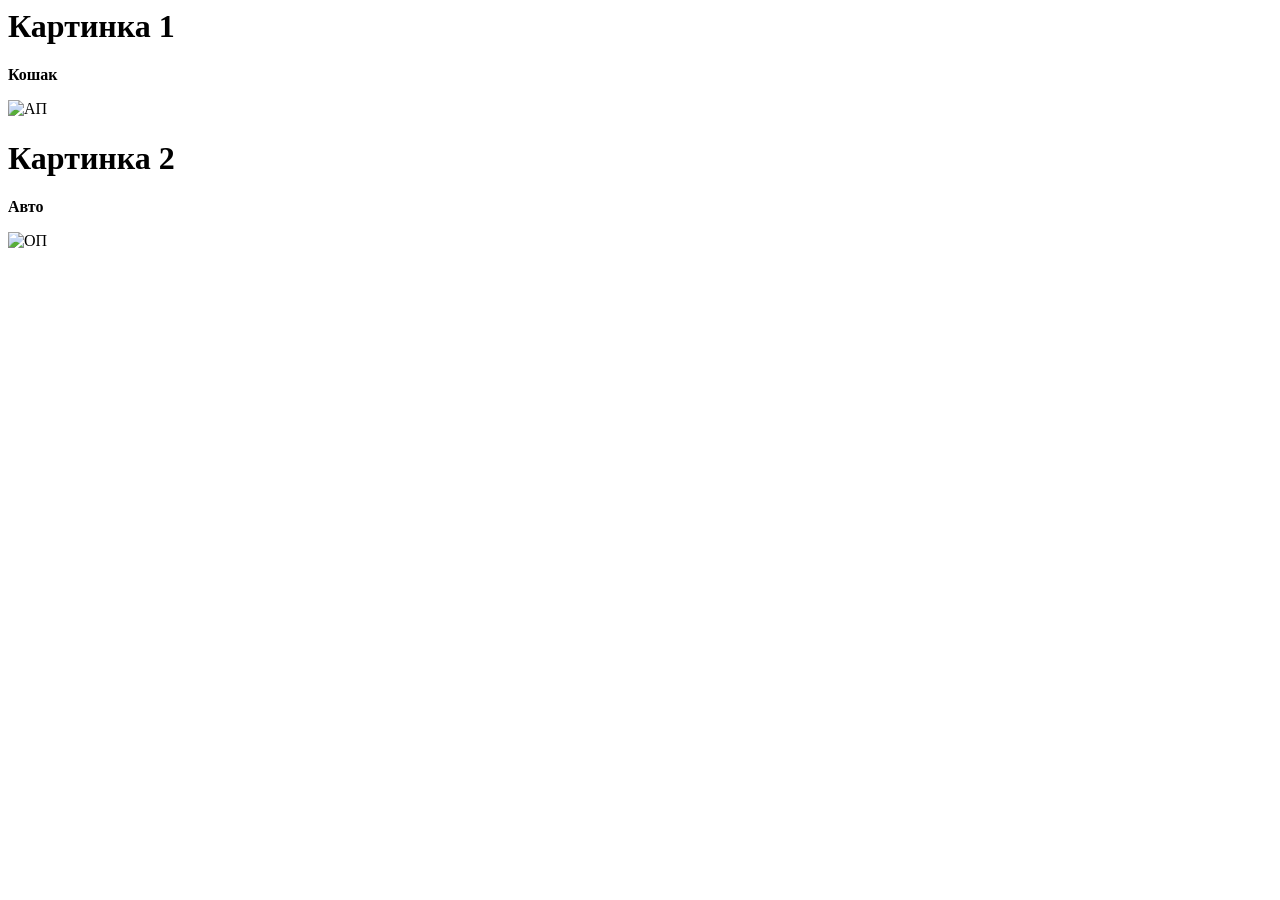
==== index.html @ e2f501ec "Add files via upload" ====
<html>
<head>
    <title>Задание 1</title>
</head>

<body>
    <h1>Картинка 1</h1>
    <p><b>Кошак</b></p>

    <img src="/img/img1.jpeg" alt="АП">

    <h1>Картинка 2</h1>
    <p><b>Авто</b></p>
    <img src="../../img/img2.jpeg" alt="ОП">
</body>

</html>
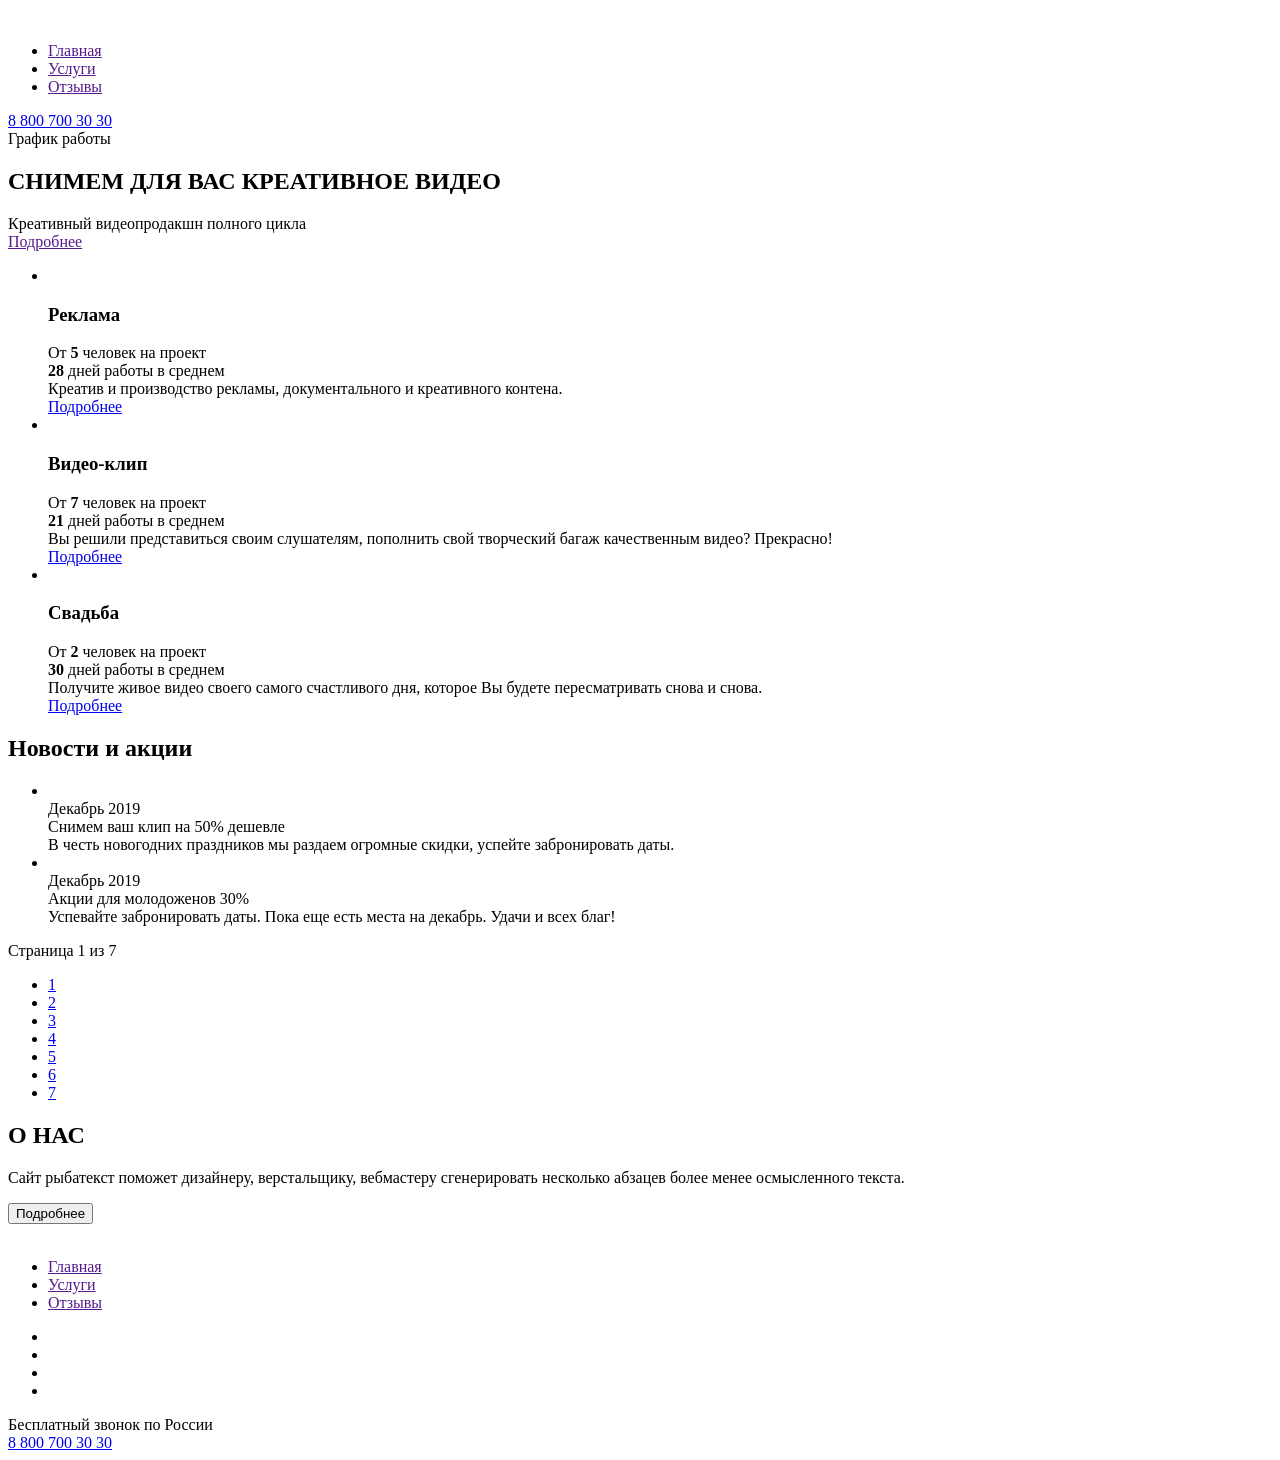
==== commit 1ceefdca: "Add files via upload" ====
--- a/index.html
+++ b/index.html
@@ -1,17 +1,199 @@
-<html>
+<!DOCTYPE html>
+<html lang="en">
 <head>
-    <title>Задание 1</title>
+    <meta charset="UTF-8">
+    <meta http-equiv="X-UA-Compatible" content="IE=edge">
+    <meta name="viewport" content="width=device-width, initial-scale=1.0">
+    <link href = "https: //fonts.googleapis.com/css2? family = Open + Sans: wght @ 400; 700 & display = swap "rel =" stylesheet ">
+    <link rel="stylesheet" href="css/main.css" >
+    <title>Document</title>
 </head>
+<body>
 
-<body>
-    <h1>Картинка 1</h1>
-    <p><b>Кошак</b></p>
+    <div class="wrapper wrapper--main"> 
+      <header class="header container">
+              <a href="/" class="logo">
+                    <img src="img/logo.png" alt="" class="logo__pic">
+              </a>
+              <nav class="menu">
+                  <ul class="menu__list">
+                      <li class="menu__item">
+                          <a href="" class="menu__link">Главная</a>
+                          <li class="menu__item">
+                            <a href="" class="menu__link">Услуги</a>
+                            <li class="menu__item">
+                                <a href="" class="menu__link">Отзывы</a>
+                      </li>
+                  </ul>
+                </nav>
+              <adress class="contacts">
+                <a href="tel:+88007003030" class="contacts__phone">8 800 700 30 30</a>
+                <div class="contacts__hours">График работы</div>
+            </adress>
+          </header>
+          <main class="main">
+              <section class="hero">
+                  <div class="container">
+                      <div class="hero__content">
+                  <h1 class="hero__title">СНИМЕМ ДЛЯ ВАС КРЕАТИВНОЕ ВИДЕО</h1>
+                  <div class="hero__subtitle">
+                      Креативный видеопродакшн полного цикла
+                  </div>
+                  <a href class="hero__button button">Подробнее</a>
+                </div>
+             </div>
+              </section>
+              <section class="services">
+                  <ul class="services__list">
+                      <li class="services__item">
+                          <div class="services__img">
+                              <img src="img/tv.png" alt="" class="services__img-pic">
+                          </div>
+                          <h3 class="services__title">Реклама</h3>
+                          <div class="services__adout">
+                            <div class="services__about-left">От <b>5</b> человек на проект</div>
+                            <div class="services__about-right"><b>28</b> дней работы в среднем</div>
+                          </div>
+                          <div class="services__description">Креатив и производство рекламы, документального и креативного контена.</div>
+                          <div class="services__btn">
+                              <a href="#" class="services__link button">Подробнее</a>
+                            </div>
+                      </li>
+                      <li class="services__item">
+                        <div class="services__img">
+                            <img src="img/clapper.png" alt="" class="services__img-pic">
+                        </div>
+                        <h3 class="services__title">Видео-клип</h3>
+                        <div class="services__adout">
+                          <div class="services__about-left">От <b>7</b> человек на проект</div>
+                          <div class="services__about-right"><b>21</b> дней работы в среднем</div>
+                        </div>
+                        <div class="services__description">Вы решили представиться своим слушателям, пополнить свой творческий багаж 
+                            качественным видео? Прекрасно!</div>
+                            <div class="services__btn">
+                                <a href="#" class="services__link button">Подробнее</a>
+                              </div>
+                    </li>
+                    <li class="services__item">
+                        <div class="services__img">
+                            <img src="img/film.png" alt="" class="services__img-pic">
+                        </div>
+                        <h3 class="services__title">Свадьба</h3>
+                        <div class="services__adout">
+                          <div class="services__about-left">От <b>2</b> человек на проект</div>
+                          <div class="services__about-right"><b>30</b> дней работы в среднем</div>
+                        </div>
+                        <div class="services__description">Получите живое видео своего самого счастливого дня, которое Вы будете 
+                            пересматривать снова и снова.</div>
+                            <div class="services__btn">
+                                <a href="#" class="services__link button">Подробнее</a>
+                              </div>
+                    </li>
+                  </ul>
+              </section>
+              <div class="section">
+                  <div class="container">
+                  <h2 class="section__title">Новости и акции</h2>
+                  <ul class="news">
+                      <li class="news__item">
+                              <img src="./img/camera.jpeg" alt="" class="news__item-img">
+                              <div class="news__text-content">
+                                  <time class="news__date">Декабрь 2019</time>
+                                  <div class="news__title">Снимем ваш клип на 50% дешевле</div>
+                          <div class="news__desc">В честь новогодних праздников мы раздаем огромные скидки,
+                              успейте забронировать даты.</div>
+                          </div>
+                        </li>
 
-    <img src="/img/img1.jpeg" alt="АП">
+                          <li class="news__item">
+                            <img src="./img/mol.png" alt="" class="news__item-img">
+                            <div class="news__text-content">
+                                <time class="news__date">Декабрь 2019</time>
+                                <div class="news__title">Акции для молодоженов 30%</div>
+                        <div class="news__desc">Успевайте забронировать даты. Пока еще есть места на декабрь.
+                            Удачи и всех благ!
+                            </div>
+                        </div>
+                      </li>
 
-    <h1>Картинка 2</h1>
-    <p><b>Авто</b></p>
-    <img src="../../img/img2.jpeg" alt="ОП">
+                  </ul>
+                  <div class="pager">
+                      <div class="pager__display">Страница 1 из 7 </div>  
+                      <ul class="pager__list">
+                         <li class="pager__item pager__item--active"> <a href="#" class="pager__link">1</a> </li>
+                         <li class="pager__item"> <a href="#" class="pager__link">2</a> </li>
+                         <li class="pager__item"><a href="#" class="pager__link">3</a> </li>
+                         <li class="pager__item"> <a href="#" class="pager__link">4</a> </li>
+                        <li class="pager__item"> <a href="#" class="pager__link">5</a> </li>
+                        <li class="pager__item"> <a href="#" class="pager__link">6</a> </li>
+                        <li class="pager__item"> <a href="#" class="pager__link">7</a> </li>    
+                      </ul>
+                    </div>
+              </section>   
+
+              <section class="section">
+                  <div class="container">
+                      <div class="about">
+                  
+                  <div class="about__desc">
+                      <h2 class="about__title">О НАС</h2>
+                      <div class="about__desc-text"> 
+                          <p>Сайт рыбатекст поможет дизайнеру, верстальщику, вебмастеру сгенерировать
+                            несколько абзацев более менее осмысленного текста.</p> </div>
+                          <button class="about_btn">Подробнее</button>
+                        </div> 
+                    </div>
+                  </div>
+              </section> 
+          </main>
+          <footer class="footer-container">
+              <div class="container">
+              <div class="footer">
+            <a href="/" class="logo">
+                <img src="img/logo.png" alt="" class="logo__pic">
+            </a>
+            <nav class="menu">
+                <ul class="menu__list">
+                    <li class="menu__item">
+                        <a href="" class="menu__link">Главная</a>
+                        <li class="menu__item">
+                          <a href="" class="menu__link">Услуги</a>
+                          <li class="menu__item">
+                              <a href="" class="menu__link">Отзывы</a>
+                    </li>
+            </ul> 
+          </nav>
+          <ul class="socials">
+                  <li class="socials__item" socials___item--icon-tg>
+                      <a href="" class="socials__link">
+                          <img src="./img/t.png" alt="" class="socials__pic">
+                      </a>
+                    </li>
+                    <li class="socials__item" socials___item--icon-vk>
+                      <a href="" class="socials__link"> 
+                        <img src="./img/vk.png" alt="" class="socials__pic">
+                    </a>
+                </li>
+                <li class="socials__item" socials___item--icon-f>
+                    <a href="" class="socials__link">
+                        <img src="./img/f.png" alt="" class="socials__pic">
+                    </a>
+                </li>
+                <li class="socials__item" socials___item--icon-in>
+                    <a href="" class="socials__link">
+                        <img src="./img/in.png" alt="" class="socials__pic">
+                    </a>
+                </li>
+                  </li>
+              </ul>
+          </ul>
+          <adress class="contacts">
+              <div class="contacts-desc">Бесплатный звонок по России</div>
+              <a href="tel:+88007003030" class="contacts__phone">8 800 700 30 30</a>
+          </adress>
+        </div>
+              </div>
+          </footer>
+          </div>    
 </body>
-
 </html>
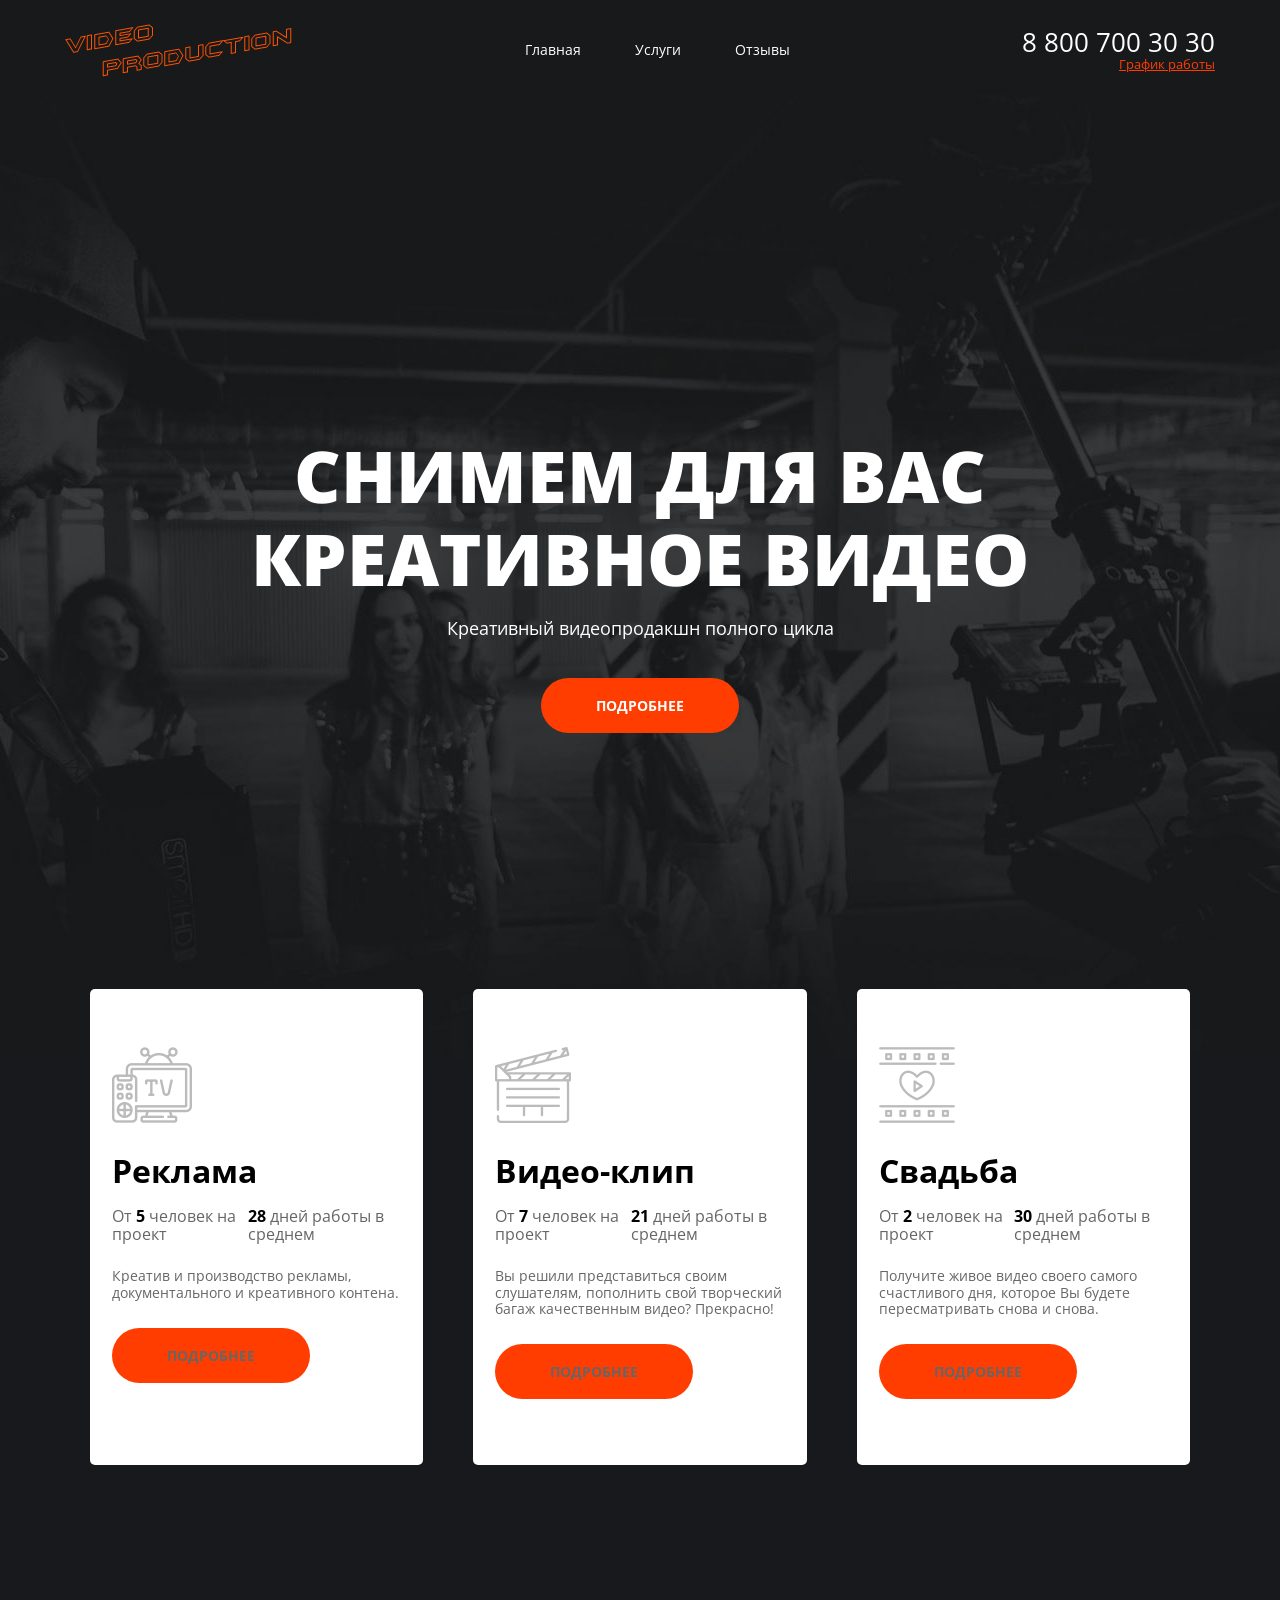
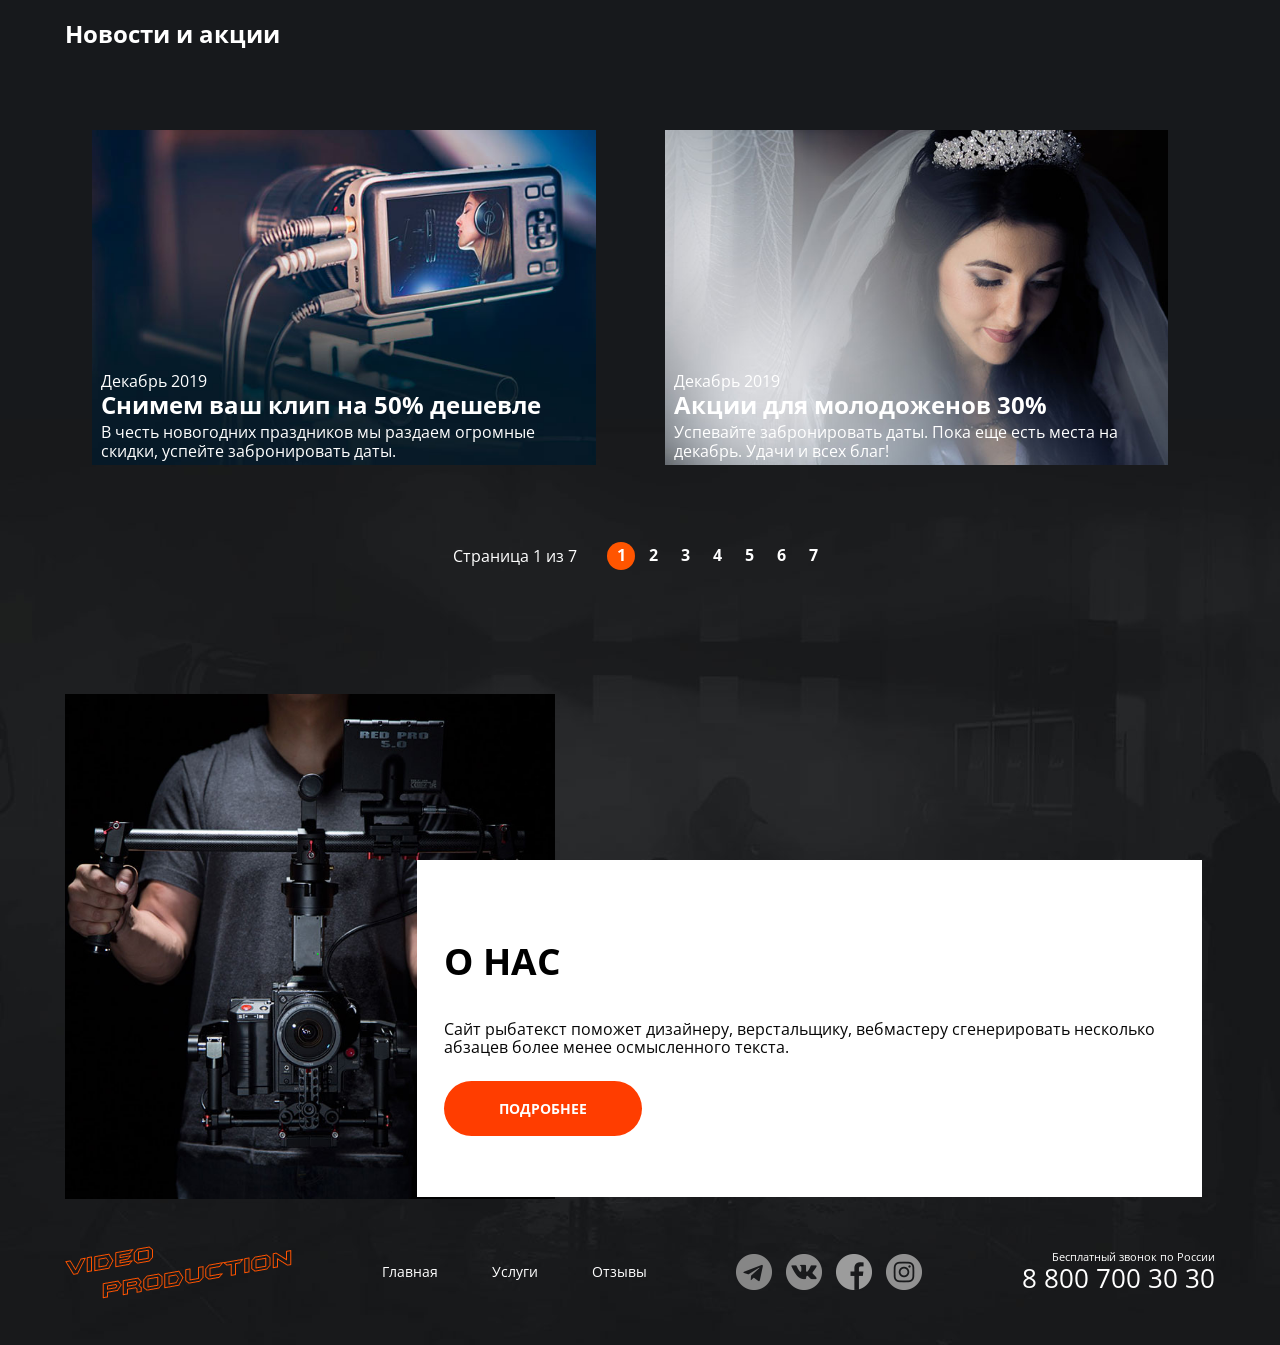
==== commit 518dc669: "Add files via upload" ====
--- a/index.html
+++ b/index.html
@@ -1,10 +1,9 @@
 <!DOCTYPE html>
-<html lang="en">
+<html lang="ru">
 <head>
     <meta charset="UTF-8">
     <meta http-equiv="X-UA-Compatible" content="IE=edge">
     <meta name="viewport" content="width=device-width, initial-scale=1.0">
-    <link href = "https: //fonts.googleapis.com/css2? family = Open + Sans: wght @ 400; 700 & display = swap "rel =" stylesheet ">
     <link rel="stylesheet" href="css/main.css" >
     <title>Document</title>
 </head>
@@ -12,23 +11,27 @@
 
     <div class="wrapper wrapper--main"> 
       <header class="header container">
-              <a href="/" class="logo">
-                    <img src="img/logo.png" alt="" class="logo__pic">
+              <a href="index.html" class="logo">
+                    <img src="./img/logo.png" alt="" class="logo__pic">
               </a>
               <nav class="menu">
                   <ul class="menu__list">
                       <li class="menu__item">
-                          <a href="" class="menu__link">Главная</a>
+                          <a href="index.html" class="menu__link">Главная</a>
                           <li class="menu__item">
-                            <a href="" class="menu__link">Услуги</a>
+                            <a href="services.html" class="menu__link">Услуги</a>
                             <li class="menu__item">
-                                <a href="" class="menu__link">Отзывы</a>
+                                <a href="reviews.html" class="menu__link">Отзывы</a>
                       </li>
                   </ul>
                 </nav>
               <adress class="contacts">
                 <a href="tel:+88007003030" class="contacts__phone">8 800 700 30 30</a>
-                <div class="contacts__hours">График работы</div>
+                <div class="contacts__dropdown">График работы</div>
+                <div class="dropdown__menu">
+                    <h4 class="dropdown__menu:chart">пн-вс: 09:00 - 20:00</h4>
+                    <a href="#" class="dropdown__menu:chart-br">Обед: 14:00 - 14:30</a>
+                </div>
             </adress>
           </header>
           <main class="main">
@@ -43,7 +46,7 @@
                 </div>
              </div>
               </section>
-              <section class="services">
+              <section class="services container">
                   <ul class="services__list">
                       <li class="services__item">
                           <div class="services__img">
@@ -73,7 +76,7 @@
                             <div class="services__btn">
                                 <a href="#" class="services__link button">Подробнее</a>
                               </div>
-                    </li>
+                            </li>
                     <li class="services__item">
                         <div class="services__img">
                             <img src="img/film.png" alt="" class="services__img-pic">
@@ -118,7 +121,7 @@
 
                   </ul>
                   <div class="pager">
-                      <div class="pager__display">Страница 1 из 7 </div>  
+                      <div class="pager__display">Страница 1 из 7</div>  
                       <ul class="pager__list">
                          <li class="pager__item pager__item--active"> <a href="#" class="pager__link">1</a> </li>
                          <li class="pager__item"> <a href="#" class="pager__link">2</a> </li>
@@ -140,7 +143,9 @@
                       <div class="about__desc-text"> 
                           <p>Сайт рыбатекст поможет дизайнеру, верстальщику, вебмастеру сгенерировать
                             несколько абзацев более менее осмысленного текста.</p> </div>
-                          <button class="about_btn">Подробнее</button>
+                            <div class="services__btn">
+                                <a href="#" class="services__link button">Подробнее</a>
+                              </div>
                         </div> 
                     </div>
                   </div>
@@ -149,49 +154,47 @@
           <footer class="footer-container">
               <div class="container">
               <div class="footer">
-            <a href="/" class="logo">
+            <a href="index.html" class="logo">
                 <img src="img/logo.png" alt="" class="logo__pic">
             </a>
             <nav class="menu">
                 <ul class="menu__list">
                     <li class="menu__item">
-                        <a href="" class="menu__link">Главная</a>
+                        <a href="index.html" class="menu__link">Главная</a>
                         <li class="menu__item">
-                          <a href="" class="menu__link">Услуги</a>
+                          <a href="services.html" class="menu__link">Услуги</a>
                           <li class="menu__item">
-                              <a href="" class="menu__link">Отзывы</a>
+                             <a href="reviews.html" class="menu__link">Отзывы</a>
                     </li>
-            </ul> 
-          </nav>
-          <ul class="socials">
+                </ul> 
+            </nav>
+            <ul class="socials">
                   <li class="socials__item" socials___item--icon-tg>
                       <a href="" class="socials__link">
-                          <img src="./img/t.png" alt="" class="socials__pic">
+                          <img src="img/t.png" alt="" class="socials__link">
                       </a>
                     </li>
                     <li class="socials__item" socials___item--icon-vk>
                       <a href="" class="socials__link"> 
-                        <img src="./img/vk.png" alt="" class="socials__pic">
+                        <img src="img/vk.png" alt="" class="socials__link">
                     </a>
                 </li>
                 <li class="socials__item" socials___item--icon-f>
                     <a href="" class="socials__link">
-                        <img src="./img/f.png" alt="" class="socials__pic">
+                        <img src="img/f.png" alt="" class="socials__link">
                     </a>
                 </li>
                 <li class="socials__item" socials___item--icon-in>
                     <a href="" class="socials__link">
-                        <img src="./img/in.png" alt="" class="socials__pic">
+                        <img src="img/in.png" alt="" class="socials__link">
                     </a>
                 </li>
-                  </li>
-              </ul>
           </ul>
           <adress class="contacts">
               <div class="contacts-desc">Бесплатный звонок по России</div>
               <a href="tel:+88007003030" class="contacts__phone">8 800 700 30 30</a>
           </adress>
-        </div>
+              </div>
               </div>
           </footer>
           </div>    
--- a/css/main.css
+++ b/css/main.css
@@ -0,0 +1,10 @@
+@import url('https://fonts.googleapis.com/css2?family=Open+Sans:wght@400;700&display=swap');
+
+@import url('blocks/base.css');
+@import url('blocks/hero.css');
+@import url('blocks/services.css');
+@import url('blocks/news.css');
+@import url('blocks/footer.css');
+@import url('blocks/reviews.css');
+@import url('blocks/normalize.css');
+@import url('blocks/welcome.css')
